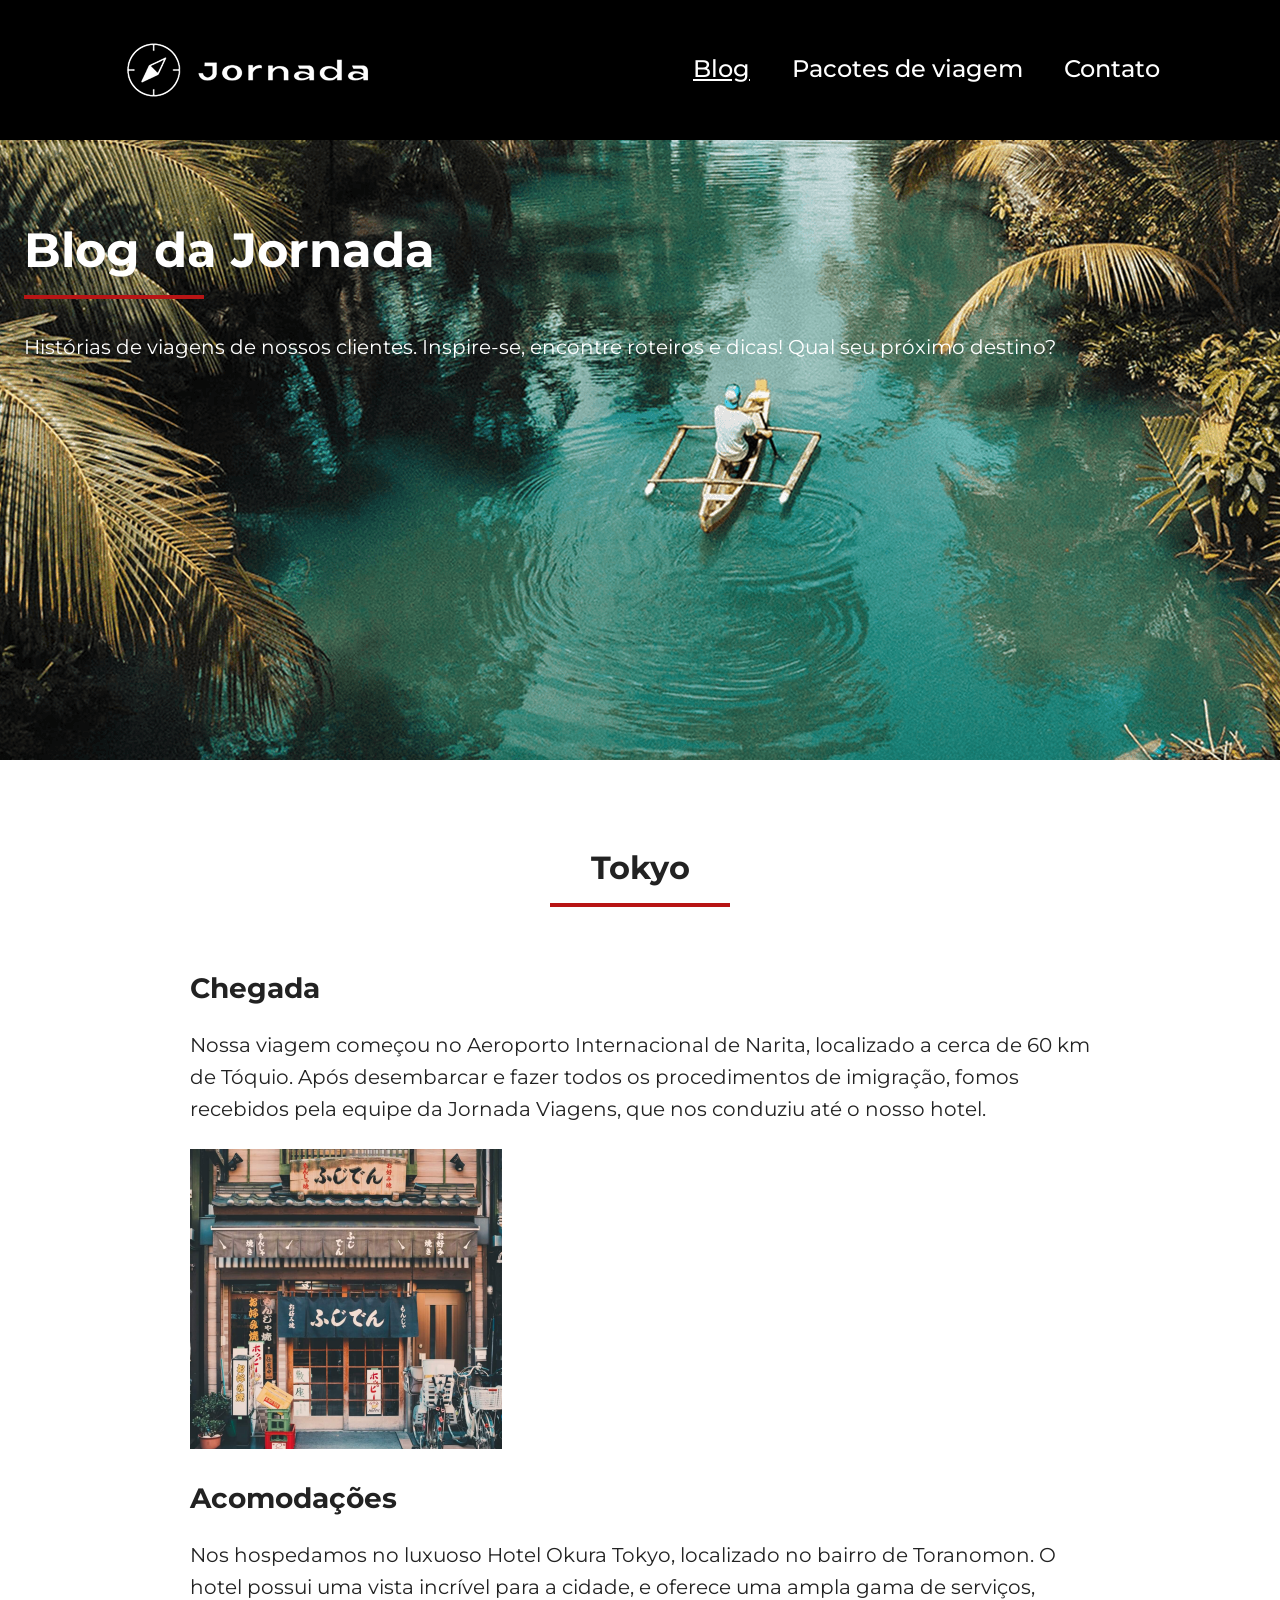
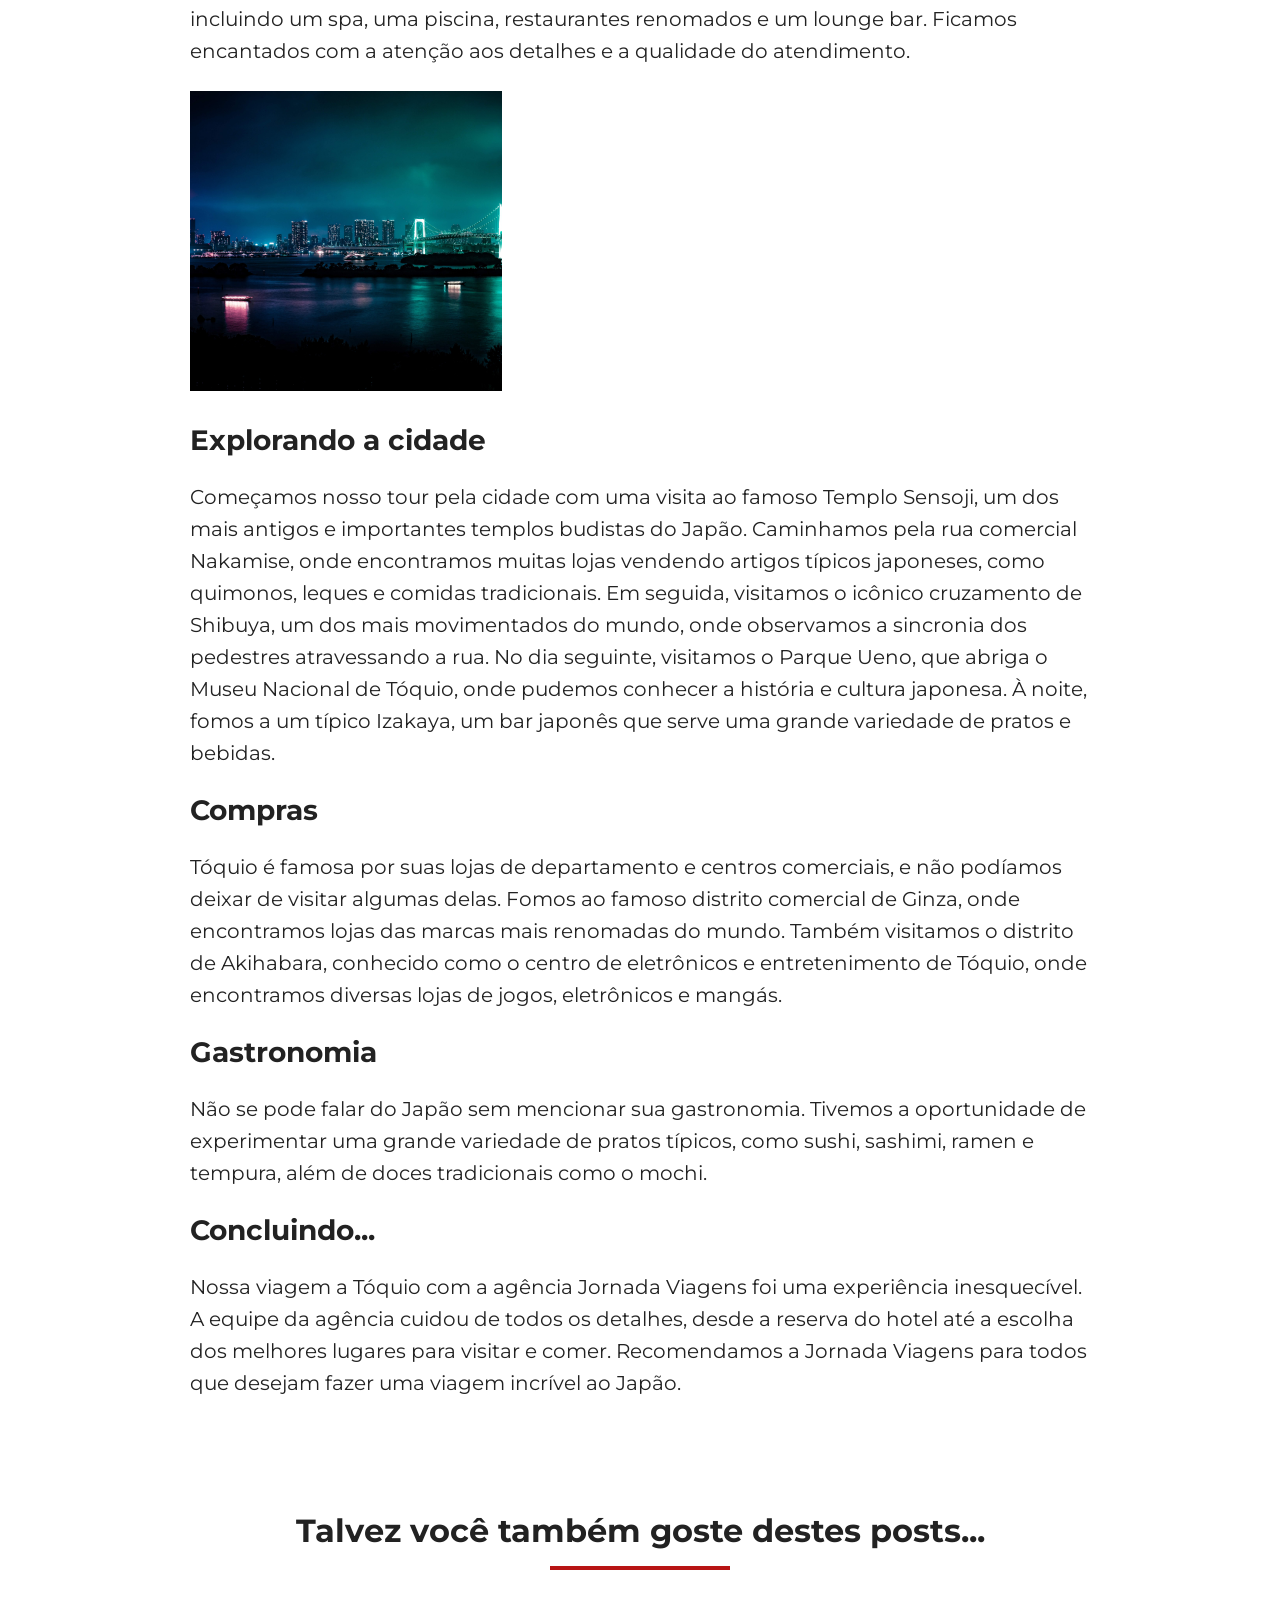
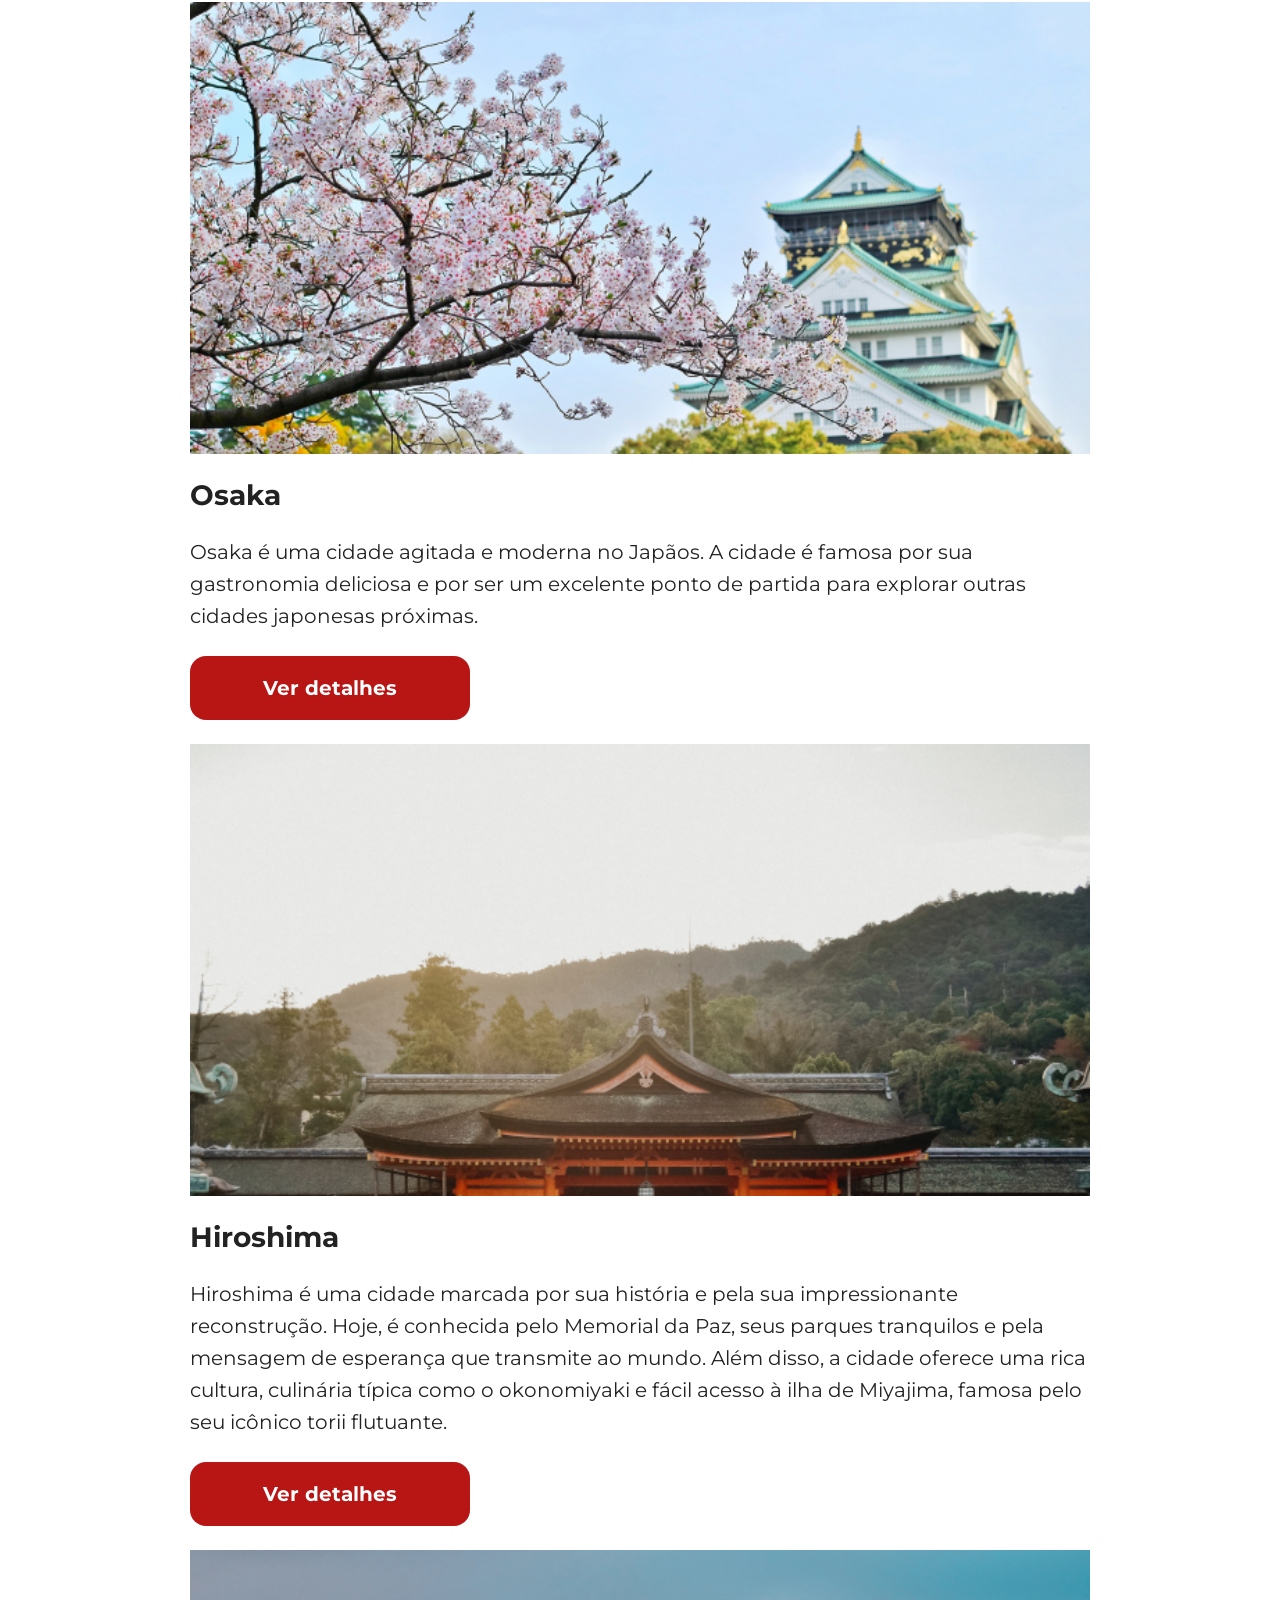
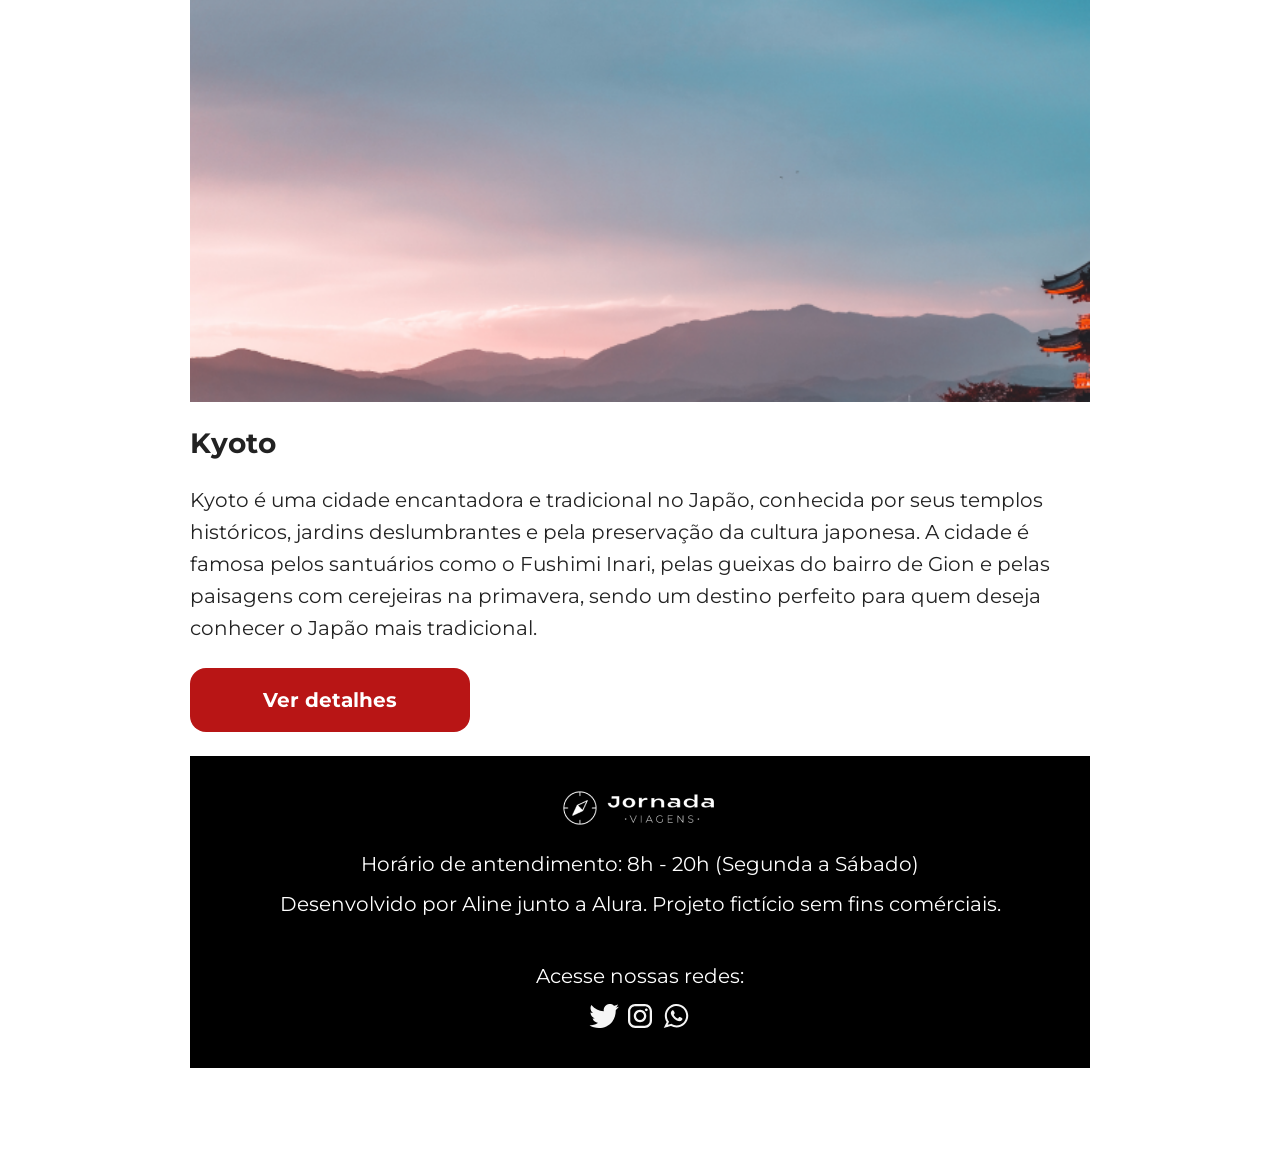
==== blog-da-jornada.html @ fd9dfd7a "Adiciona secao do blog da jornada mobile" ====
<!DOCTYPE html>
<html lang="pt-br">

<head>
  <meta charset="UTF-8">
  <meta name="viewport" content="width=device-width, initial-scale=1.0">
  <meta name="description" content="Jornada Viagens, uma agência apaixonada por criar viagens inesquecíveis">

  <meta name="og:title" content="Jornada Viagens">
  <meta name="og:description" content="Jornada Viagens, uma agência apaixonada por criar viagens inesquecíveis">
  <meta name="og:image" content="https://alinunesf.github.io/jornada-viagens/img/logo-footer.png">
  <meta name="og:type" content="website">
  <meta name="og:url" content="https://alinunesf.github.io/jornada-viagens">

  <link rel="shortcut icon" href="favico.png" type="image/x-icon">
  <link rel="stylesheet" href="./css/style.css">
  <title>Jornada Viagens</title>
</head>

<body>
  <header class="main-header">
    <a class="logo" href="index.html" title="voltar para a página inicial">
      <img class="img-mobile" src="img/bussola-jornada-branca.png"
        alt="Bussola do logo Jornada Viagens na cor branca" />
      <img class="img-desktop" src="img/bussola-texto-jornada-branco.png" alt="Logo Jornada Viagens na cor branca" />
    </a>
    <div class="navigation-menu">
      <label for="menu">
        <img src="img/menu.png" alt="menu" />
      </label>
      <input type="checkbox" id="menu" hidden />
      <nav>
        <ul class="list-links">
          <li>
            <a class="active" href="blog.html" target="_blank" title="Acessar Blog">Blog</a>
          </li>
          <li>
            <a href="pacotes-de-viagens.html" target="_blank" title="Acessar Pacotes de viagem">Pacotes de viagem</a>
          </li>
          <li>
            <a href="contato.html" target="_blank" title="Acessar Contato">Contato</a>
          </li>
        </ul>
      </nav>
    </div>
  </header>

  <section class="blog hero">
    <div class="hero-img">
      <div class="hero-content">
        <h1>Blog da Jornada</h1>
        <hr />
        <p>
          Histórias de viagens de nossos clientes. Inspire-se, encontre roteiros e dicas! Qual seu próximo destino?
        </p>
      </div>
    </div>
  </section>

  <section class="blog story">
    <div class="section-title">
      <h2>Tokyo</h2>
      <hr>
    </div>

    <div class="story-items">
      <article class="item arrival">
        <header>
          <h3 class="content-title">Chegada</h3>
        </header>
        <p class="content-text">
          Nossa viagem começou no Aeroporto Internacional de Narita, localizado a cerca de 60 km de Tóquio. Após
          desembarcar e fazer todos os procedimentos de imigração, fomos recebidos pela equipe da Jornada Viagens, que
          nos conduziu até o nosso hotel.
        </p>
        <footer>
          <div class="img-item"></div>
        </footer>
      </article>

      <article class="item acomodation">
        <header>
          <h3 class="content-title">Acomodações</h3>
        </header>
        <p class="content-text">
          Nos hospedamos no luxuoso Hotel Okura Tokyo, localizado no bairro de Toranomon. O hotel possui uma vista
          incrível para a cidade, e oferece uma ampla gama de serviços, incluindo um spa, uma piscina, restaurantes
          renomados e um lounge bar. Ficamos encantados com a atenção aos detalhes e a qualidade do atendimento.
        </p>
        <footer>
          <div class="img-item"></div>
        </footer>
      </article>

      <article class="item exploring">
        <header>
          <h3 class="content-title">Explorando a cidade</h3>
        </header>
        <p class="content-text">
          Começamos nosso tour pela cidade com uma visita ao famoso Templo Sensoji, um dos mais antigos e importantes
          templos budistas do Japão. Caminhamos pela rua comercial Nakamise, onde encontramos muitas lojas vendendo
          artigos típicos japoneses, como quimonos, leques e comidas tradicionais.
          Em seguida, visitamos o icônico cruzamento de Shibuya, um dos mais movimentados do mundo, onde observamos a
          sincronia dos pedestres atravessando a rua.
          No dia seguinte, visitamos o Parque Ueno, que abriga o Museu Nacional de Tóquio, onde pudemos conhecer a
          história e cultura japonesa. À noite, fomos a um típico Izakaya, um bar japonês que serve uma grande
          variedade de pratos e bebidas.
        </p>
      </article>

      <article class="item shopping">
        <header>
          <h3 class="content-title">Compras </h3>
        </header>
        <p class="content-text">
          Tóquio é famosa por suas lojas de departamento e centros comerciais, e não podíamos deixar de visitar
          algumas delas. Fomos ao famoso distrito comercial de Ginza, onde encontramos lojas das marcas mais renomadas
          do mundo.
          Também visitamos o distrito de Akihabara, conhecido como o centro de eletrônicos e entretenimento de Tóquio,
          onde encontramos diversas lojas de jogos, eletrônicos e mangás.
        </p>
      </article>

      <article class="item gastronomy">
        <header>
          <h3 class="content-title">Gastronomia</h3>
        </header>
        <p class="content-text">
          Não se pode falar do Japão sem mencionar sua gastronomia. Tivemos a oportunidade de experimentar uma grande
          variedade de pratos típicos, como sushi, sashimi, ramen e tempura, além de doces tradicionais como o mochi.
        </p>
      </article>

      <article class="item finishing">
        <header>
          <h3 class="content-title">Concluindo...</h3>
        </header>
        <p class="content-text">
          Nossa viagem a Tóquio com a agência Jornada Viagens foi uma experiência inesquecível. A equipe da agência
          cuidou de todos os detalhes, desde a reserva do hotel até a escolha dos melhores lugares para visitar e comer.
          Recomendamos a Jornada Viagens para todos que desejam fazer uma viagem incrível ao Japão.
        </p>
      </article>
    </div>
  </section>

  <section class="more-locations destinations">
    <div class="section-title">
      <h2>Talvez você também goste destes posts...</h2>
      <hr>
    </div>

    <div class="destination-items">
      <article class="item osaka">
        <header>
          <div class="img-item"></div>
          <h3 class="content-title">Osaka</h3>
        </header>
        <p class="content-text">
          Osaka é uma cidade agitada e moderna no Japãos. A cidade é famosa por sua gastronomia deliciosa e por ser um
          excelente ponto de partida para explorar outras cidades japonesas próximas.
        </p>
        <footer>
          <a href="#" class="button" target="_blank" title="Veja mais detalhes do destino Osaka">Ver detalhes</a>
        </footer>
      </article>

      <article class="item hiroshima">
        <header>
          <div class="img-item"></div>
          <h3 class="content-title">Hiroshima</h3>
        </header>
        <p class="content-text">Hiroshima é uma cidade marcada por sua história e pela sua impressionante reconstrução.
          Hoje, é conhecida pelo Memorial da Paz, seus parques tranquilos e pela mensagem de esperança que transmite ao
          mundo. Além disso, a cidade oferece uma rica cultura, culinária típica como o okonomiyaki e fácil acesso à
          ilha de Miyajima, famosa pelo seu icônico torii flutuante.</p>
        <footer>
          <a href="#" class="button" target="_blank" title="Veja mais detalhes do destino Hiroshima">Ver detalhes
          </a>
        </footer>
      </article>
      <article class="item kyoto">
        <header>
          <div class="img-item"></div>
          <h3 class="content-title">Kyoto</h3>
        </header>
        <p class="content-text">Kyoto é uma cidade encantadora e tradicional no Japão, conhecida por seus templos
          históricos, jardins deslumbrantes e pela preservação da cultura japonesa. A cidade é famosa pelos santuários
          como o Fushimi Inari, pelas gueixas do bairro de Gion e pelas paisagens com cerejeiras na primavera, sendo um
          destino perfeito para quem deseja conhecer o Japão mais tradicional.</p>
        <footer>
          <a href="#" class="button" target="_blank" title="Veja mais detalhes do destino Kyoto">Ver detalhes
          </a>
        </footer>
      </article>

      <footer class="main-footer">
        <div class="footer-content">
          <img src="img/logo-footer.png" alt="Logo completo Jornada Viagens">
          <p>Horário de antendimento: 8h - 20h (Segunda a Sábado)</p>
          <p>Desenvolvido por Aline junto a Alura. Projeto fictício sem fins comérciais.</p>
        </div>

        <div class="footer-social">
          <p>Acesse nossas redes:</p>

          <a href="#" target="_blank" title="Acesse o Twitter do Jornada Viagens"><img src="img/icone-twitter.svg"
              alt="icone do Twitter na cor branca"></a>

          <a href="#" target="_blank" title="Acesse o Instagram do Jornada Viagens"><img src="img/icone-instagram.svg"
              alt="icone do Instagram na cor branca"></a>

          <a href="#" target="_blank" title="Entre em contato através do whatsapp"><img src="img/icone-whatsapp.svg"
              alt="icone do whatsapp na cor branca"></a>
        </div>
      </footer>

</body>

</html>
---- css/style.css ----
@import url(global.css);
@import url(header.css);
@import url(hero.css);
@import url(offers.css);
@import url(categories.css);
@import url(destinations.css);
@import url(payments.css);
@import url(testimonials.css);
@import url(footer.css);
@import url(story.css);
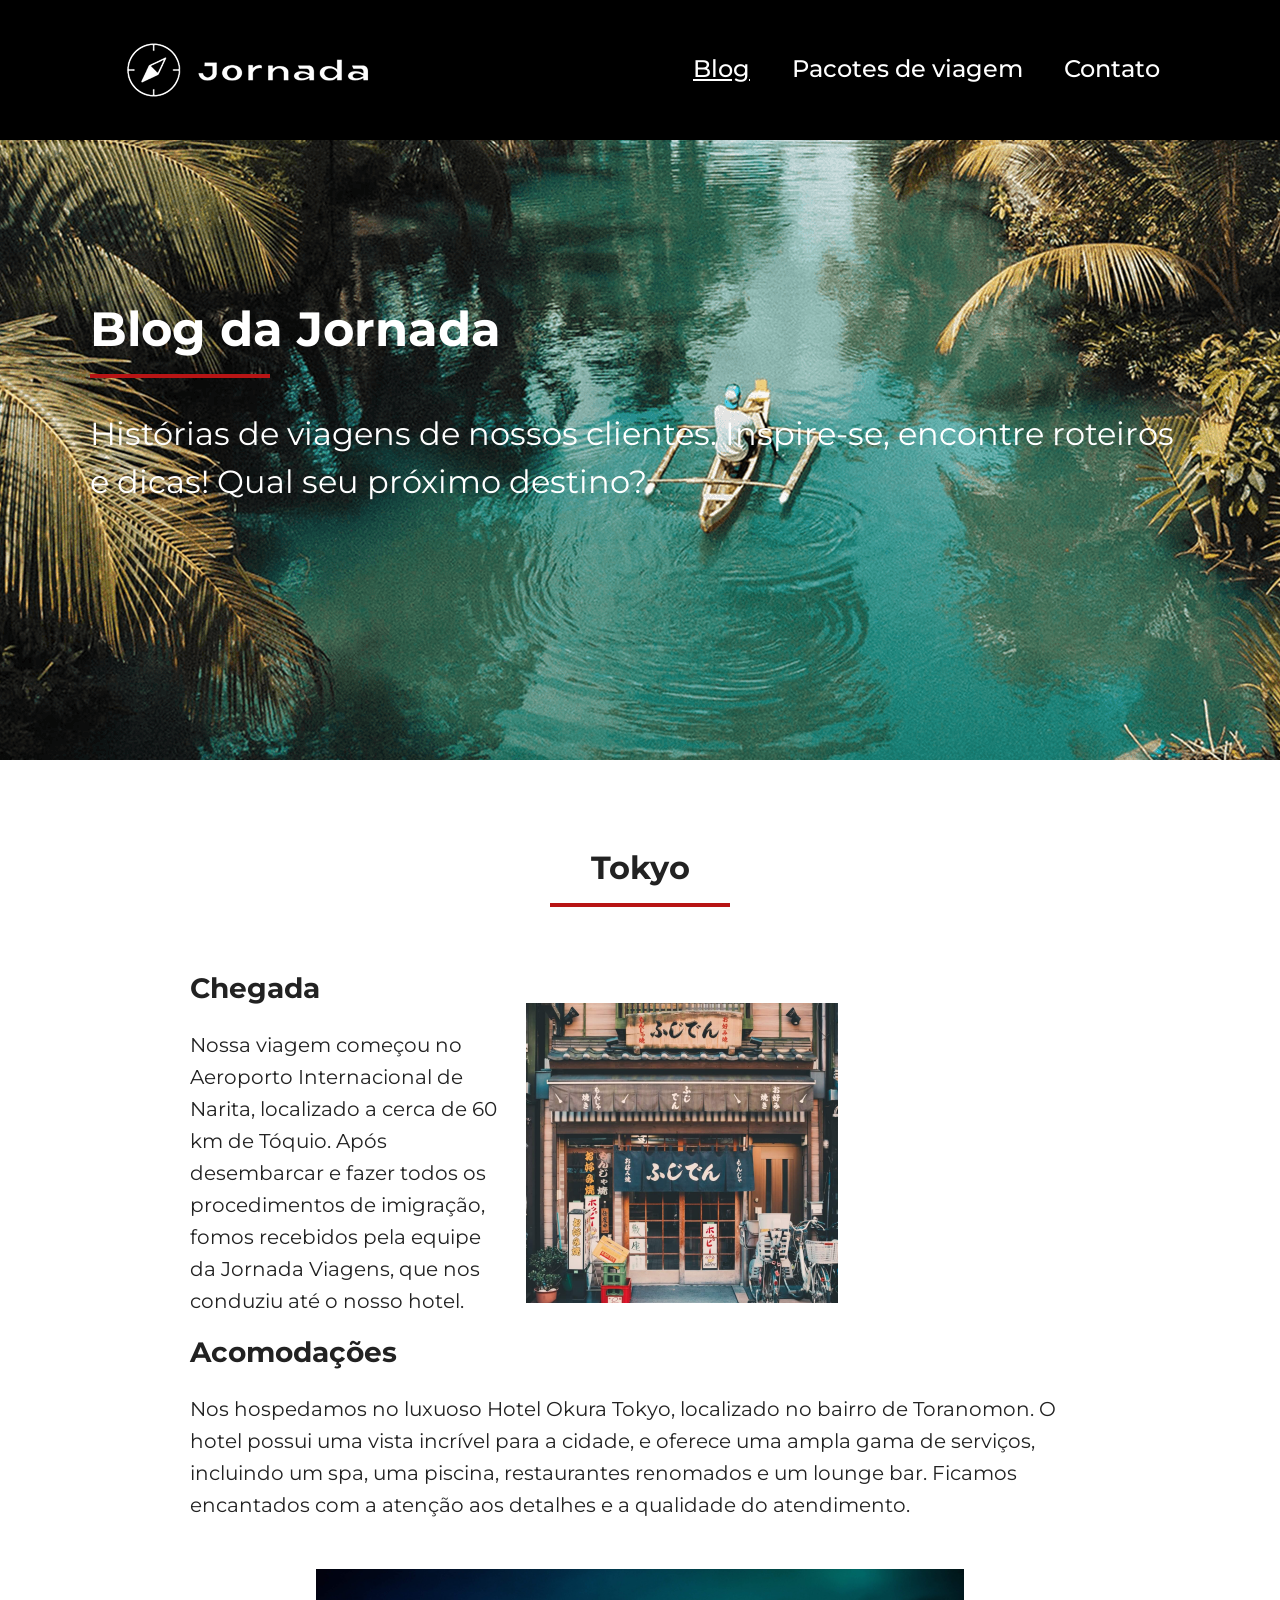
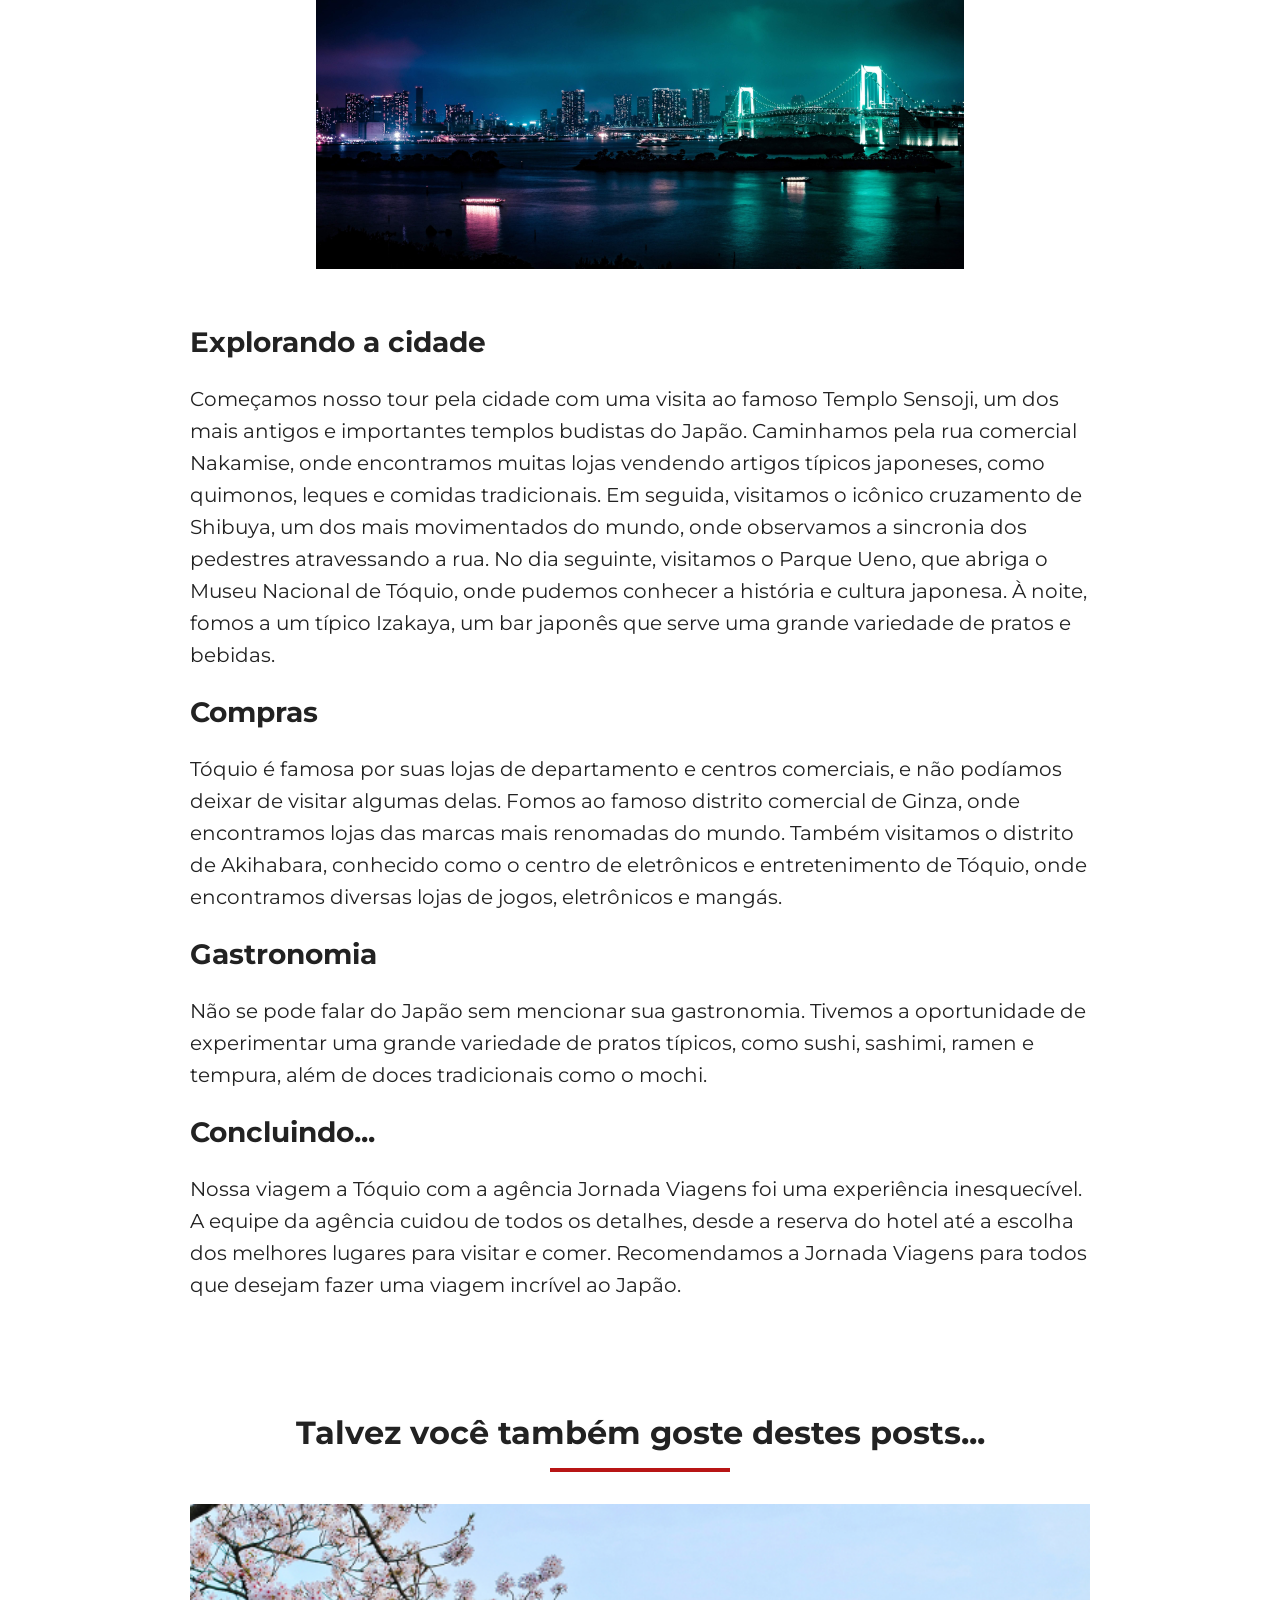
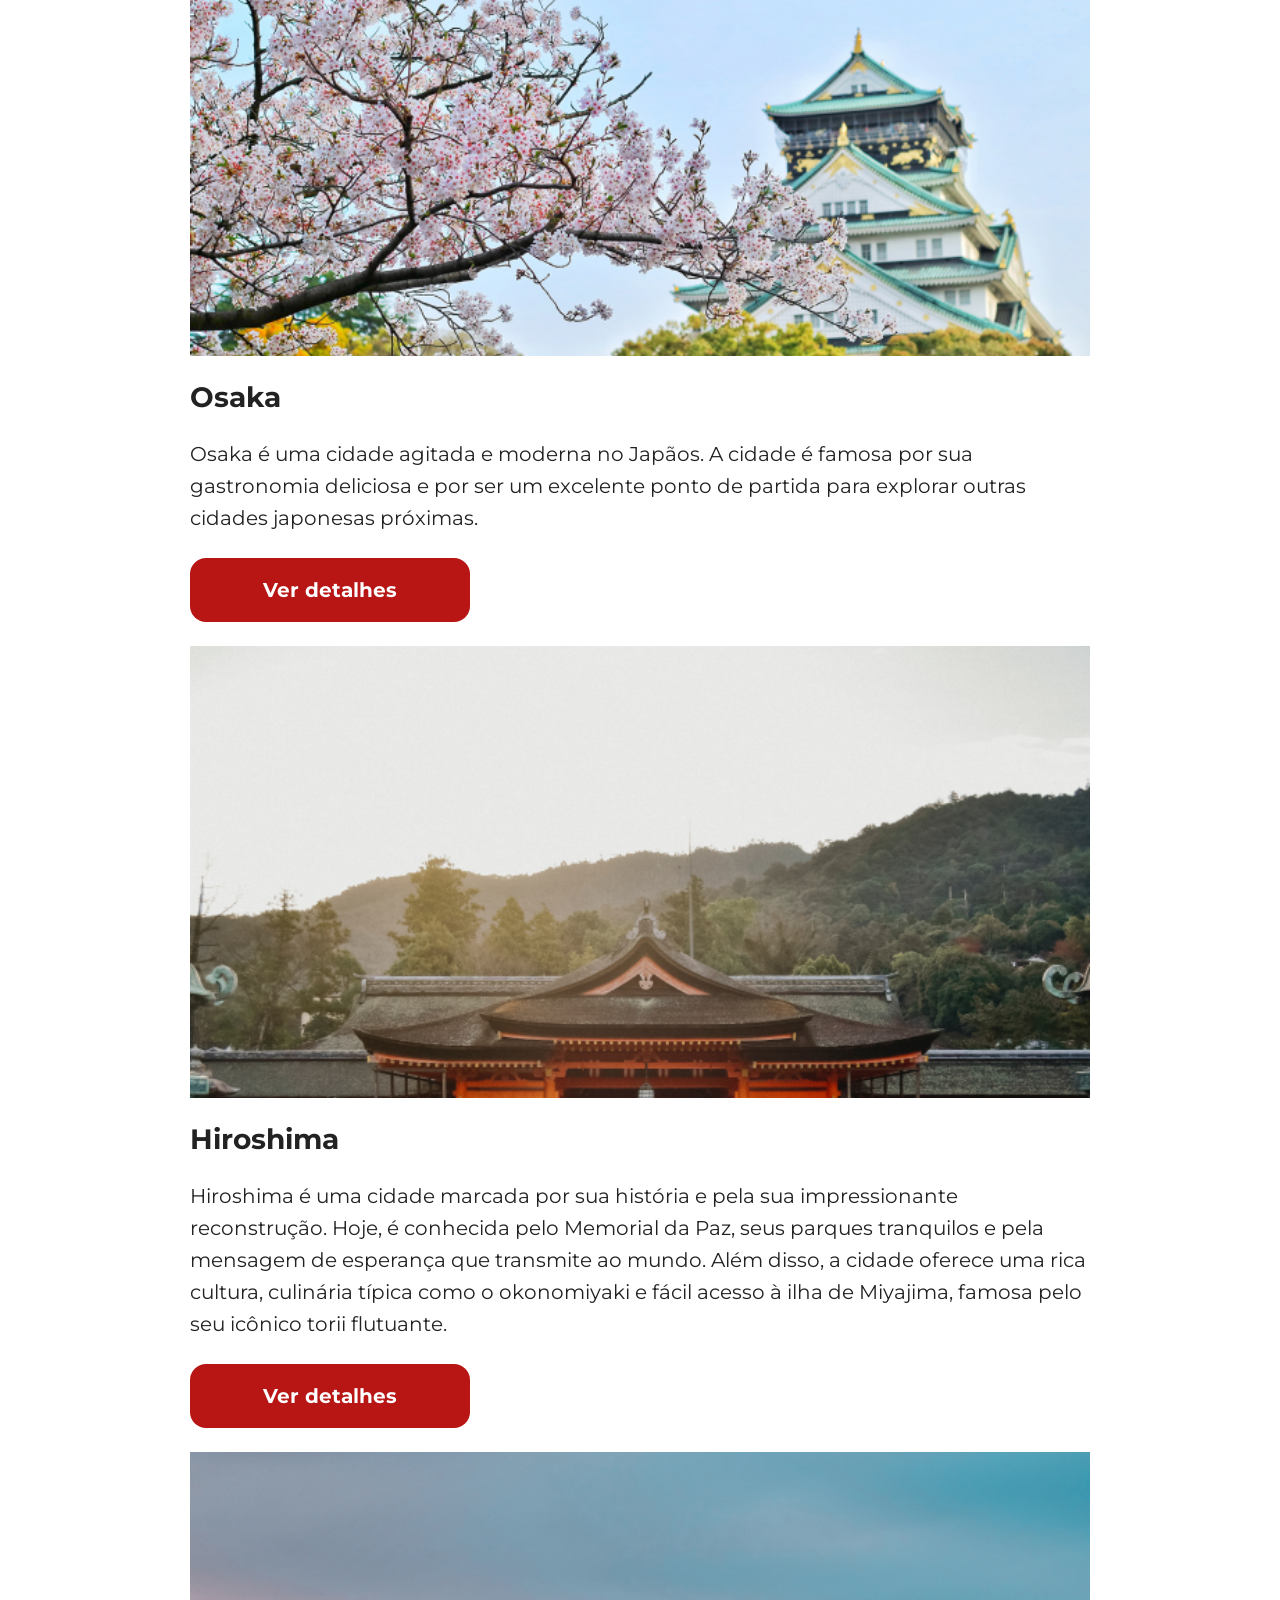
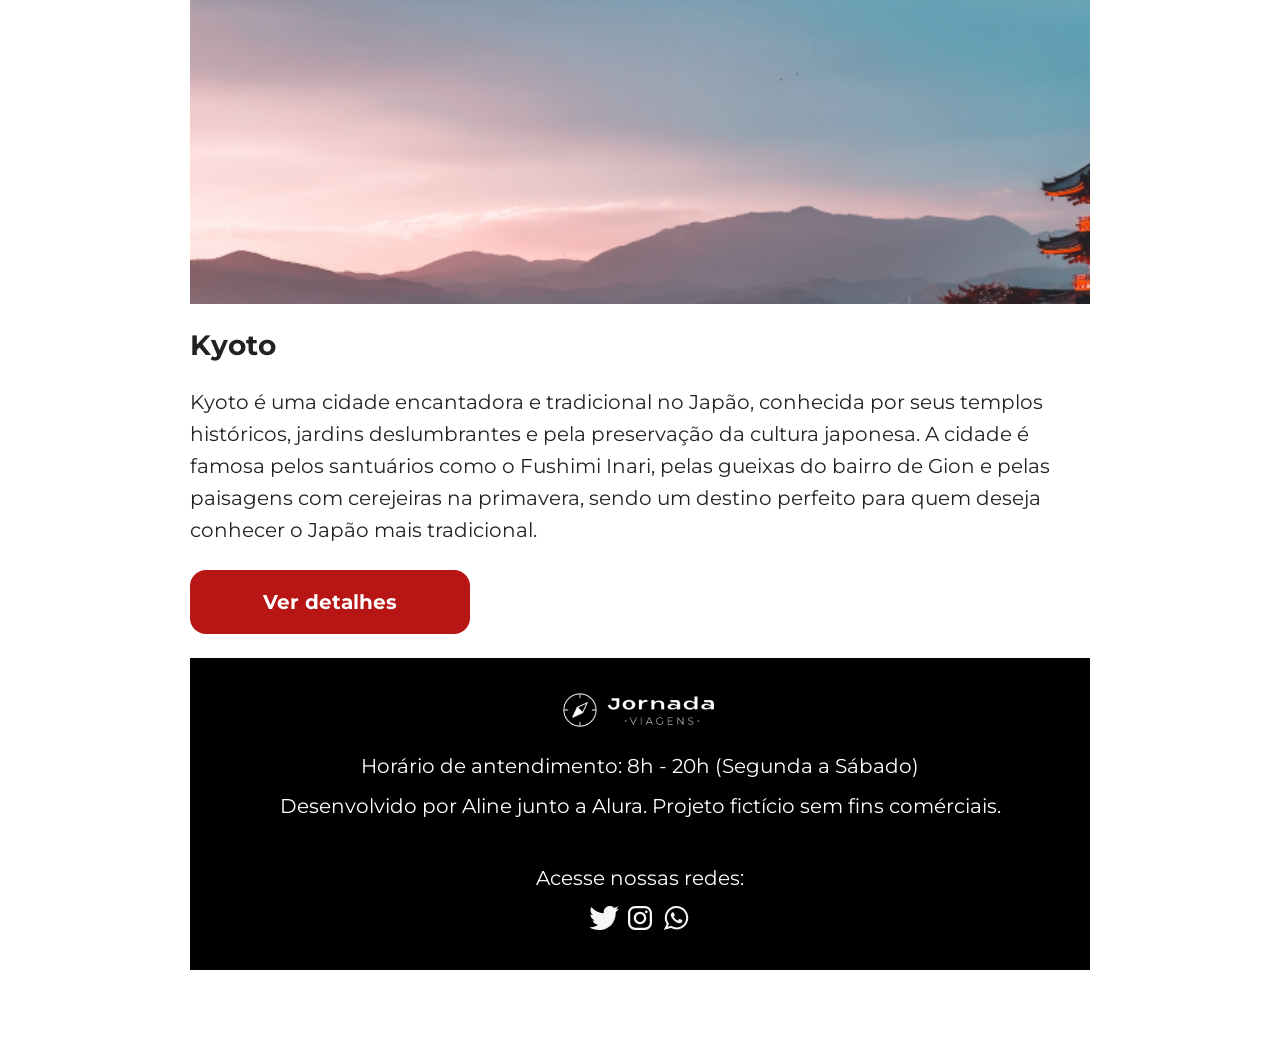
==== commit ecb5c08b: "Inicia ajustes da secao blog para tablet" ====
--- a/blog-da-jornada.html
+++ b/blog-da-jornada.html
@@ -65,14 +65,16 @@
 
     <div class="story-items">
       <article class="item arrival">
-        <header>
-          <h3 class="content-title">Chegada</h3>
-        </header>
-        <p class="content-text">
-          Nossa viagem começou no Aeroporto Internacional de Narita, localizado a cerca de 60 km de Tóquio. Após
-          desembarcar e fazer todos os procedimentos de imigração, fomos recebidos pela equipe da Jornada Viagens, que
-          nos conduziu até o nosso hotel.
-        </p>
+        <div class="text-wrapper">
+          <header>
+            <h3 class="content-title">Chegada</h3>
+          </header>
+          <p class="content-text">
+            Nossa viagem começou no Aeroporto Internacional de Narita, localizado a cerca de 60 km de Tóquio. Após
+            desembarcar e fazer todos os procedimentos de imigração, fomos recebidos pela equipe da Jornada Viagens, que
+            nos conduziu até o nosso hotel.
+          </p>
+        </div>
         <footer>
           <div class="img-item"></div>
         </footer>
--- a/css/style.css
+++ b/css/style.css
@@ -7,4 +7,4 @@
 @import url(payments.css);
 @import url(testimonials.css);
 @import url(footer.css);
-@import url(story.css);+@import url(blog.css);
